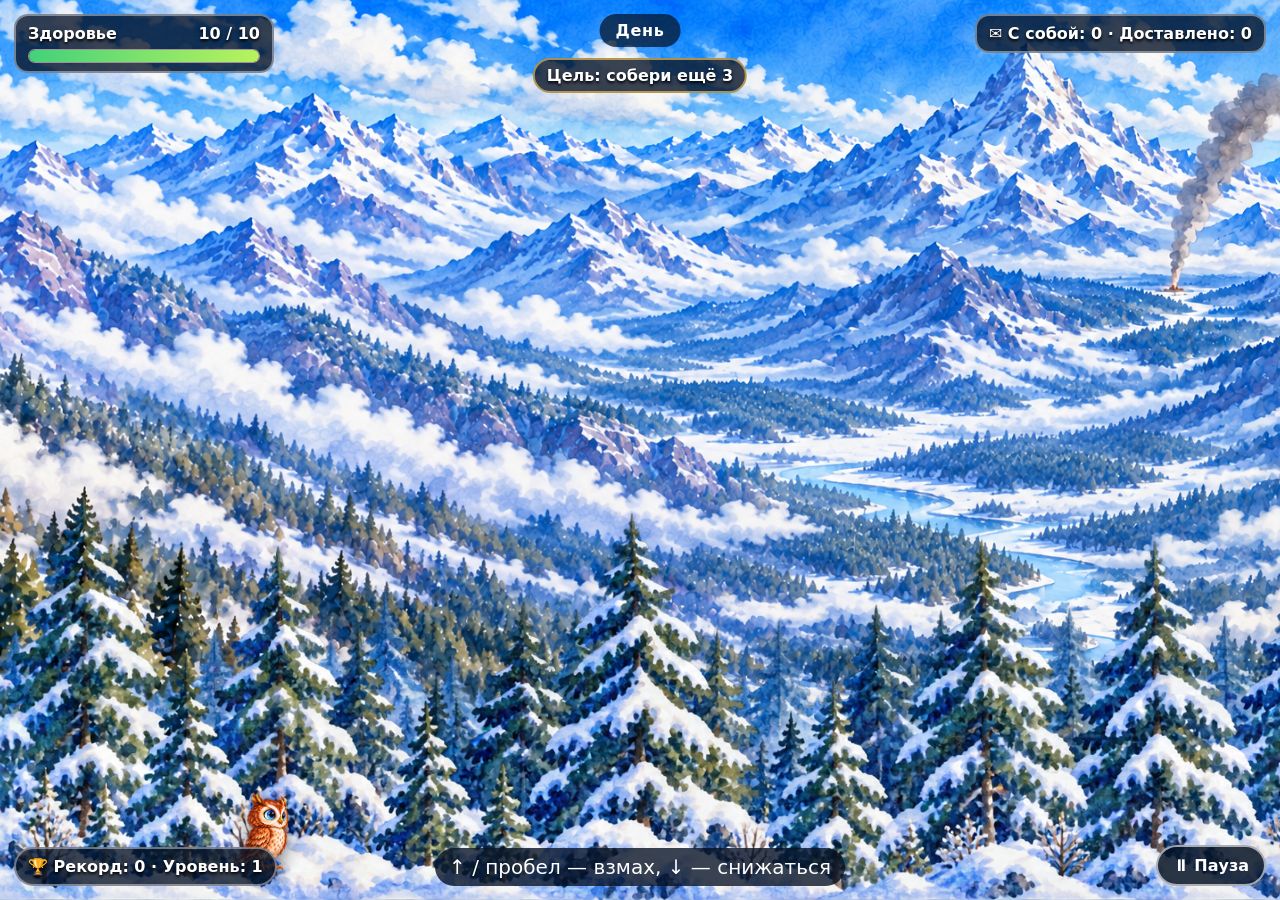
==== game/index.html @ 3493dc85 "Publish portfolio and linked works" ====
<!doctype html>
<html lang="ru">
<head>
  <meta charset="utf-8">
  <meta name="viewport" content="width=device-width, initial-scale=1">
  <title>Путешествие Совеллы</title>
  <style>
    * { box-sizing: border-box; }
    body {
      margin: 0;
      width: 100vw;
      height: 100vh;
      overflow: hidden;
      background: #0c1830;
      color: white;
      font-family: system-ui, sans-serif;
    }
    .game { position: relative; width: 100vw; height: 100vh; text-align: center; }
    .stage {
      position: relative;
      width: 100%;
      height: 100%;
      overflow: hidden;
      border: 0;
      border-radius: 0;
      background: #102340;
      box-shadow: 0 20px 60px #0009;
    }
    .scene {
      position: absolute;
      inset: 0;
      background-position: center;
      background-size: cover;
      background-repeat: no-repeat;
      opacity: 0;
      transform: scale(1.015);
      transition: opacity 8s ease-in-out;
    }
    .scene.active { opacity: 1; }
    .parallax {
      position: absolute;
      inset: 0;
      z-index: 1;
      pointer-events: none;
      background-repeat: repeat-x;
      background-position-y: bottom;
    }
    .parallax.far {
      opacity: .32;
      background-size: 760px 210px;
      background-image: url("data:image/svg+xml,%3Csvg xmlns='http://www.w3.org/2000/svg' width='760' height='210' viewBox='0 0 760 210'%3E%3Cpath fill='%238bb4d5' d='M0 210V165L90 92l72 66L285 45l104 112L500 72l95 86L688 58l72 91v61Z'/%3E%3C/svg%3E");
    }
    .parallax.mid {
      opacity: .42;
      background-size: 560px 185px;
      background-image: url("data:image/svg+xml,%3Csvg xmlns='http://www.w3.org/2000/svg' width='560' height='185' viewBox='0 0 560 185'%3E%3Cg fill='%23225358'%3E%3Cpath d='M0 185h560v-28H0z'/%3E%3Cpath d='m25 162 38-105 38 105zm95 0 31-82 31 82zm70 0 43-125 43 125zm120 0 34-92 34 92zm78 0 45-132 45 132zm105 0 30-85 30 85z'/%3E%3C/g%3E%3C/svg%3E");
    }
    .parallax.near {
      opacity: .96;
      background-size: auto 62%;
      background-image: url("parallax-trees.png");
    }
    .hero {
      position: absolute;
      left: 4%;
      bottom: 3%;
      width: 5.25%;
      max-height: 14.7%;
      object-fit: contain;
      transform-origin: center bottom;
      user-select: none;
      pointer-events: none;
      filter: drop-shadow(0 10px 8px #0007);
      z-index: 2;
    }
    .hero.flying {
      width: 10.15%;
      max-height: 16.8%;
    }
    .place-name {
      position: absolute;
      top: 14px;
      left: 50%;
      transform: translateX(-50%);
      padding: 7px 16px;
      border-radius: 999px;
      background: #071325b8;
      font-weight: 800;
      letter-spacing: .04em;
      z-index: 3;
    }
    .hud {
      position: absolute;
      inset: 14px 14px auto 14px;
      z-index: 5;
      display: flex;
      justify-content: space-between;
      align-items: flex-start;
      pointer-events: none;
    }
    .health-card, .letter-count {
      padding: 8px 12px;
      border-radius: 14px;
      background: #071325c9;
      border: 2px solid #ffffff66;
      font-weight: 800;
      text-shadow: 0 2px 3px #000;
    }
    .health-card { width: min(34%, 260px); text-align: left; }
    .health-row { display: flex; justify-content: space-between; gap: 8px; }
    .health-shell {
      height: 14px;
      margin-top: 6px;
      overflow: hidden;
      border-radius: 999px;
      background: #2c1520;
      border: 1px solid #ffffff88;
    }
    .health-fill {
      height: 100%;
      width: 100%;
      background: linear-gradient(90deg, #43d17b, #b9f35d);
      transition: width .35s ease, background .35s ease;
    }
    .entity {
      position: absolute;
      z-index: 2;
      transform: translate(-50%, -50%);
      pointer-events: none;
      user-select: none;
    }
    .letter {
      width: clamp(42px, 6vw, 72px);
      aspect-ratio: 1.5;
      background: center / contain no-repeat url("letter.png");
      filter: drop-shadow(0 5px 6px #0008);
    }
    .letter.dropped { filter: drop-shadow(0 0 8px #7ed8ff); }
    .predator {
      width: clamp(66px, 11vw, 128px);
      aspect-ratio: 1.5;
      background: center / contain no-repeat url("predator.png");
      filter: brightness(1.35) saturate(1.2) contrast(1.08)
              drop-shadow(0 0 4px #d9ecffcc) drop-shadow(0 7px 6px #0009);
    }
    .storm-cloud {
      width: clamp(90px, 16vw, 180px);
      aspect-ratio: 1.5;
      background: center / contain no-repeat url("storm-cloud.png");
      filter: brightness(1.3) saturate(1.3) contrast(1.08)
              drop-shadow(0 0 6px #bde9ffff) drop-shadow(0 8px 9px #000b);
    }
    .delivery {
      width: clamp(150px, 18vw, 340px);
      height: 94%;
      background: center bottom / contain no-repeat url("post-tower-v2.png");
      filter: drop-shadow(0 10px 10px #0009);
    }
    .landing-zone {
      position: absolute;
      left: 1%;
      top: 58%;
      width: 38%;
      height: 5.5%;
      border-radius: 999px;
      background: #ffe78a22;
      box-shadow: 0 0 13px 5px #ffe78a77;
      animation: landing-glow 1s ease-in-out infinite alternate;
    }
    @keyframes landing-glow { to { box-shadow: 0 0 20px 8px #ffe78aaa; } }
    .hero.landing {
      animation: owl-landing .8s ease-out both;
    }
    @keyframes owl-landing {
      0% { transform: scaleX(1) rotate(9deg) translateY(-14px); }
      55% { transform: scaleX(1) rotate(-3deg) translateY(4px); }
      78% { transform: scaleX(1) rotate(2deg) translateY(-2px); }
      100% { transform: scaleX(1) rotate(0deg) translateY(0); }
    }
    .lightning-flash {
      position: absolute;
      inset: 0;
      z-index: 6;
      pointer-events: none;
      opacity: 0;
      background: #eaf7ff;
    }
    .lightning-flash.hit { animation: lightning-hit .45s ease-out; }
    @keyframes lightning-hit { 0%, 35% { opacity: .9; } 18%, 60% { opacity: .15; } 100% { opacity: 0; } }
    .toast {
      position: absolute;
      z-index: 7;
      left: 50%;
      bottom: 9%;
      transform: translateX(-50%);
      max-width: 80%;
      padding: 9px 16px;
      border-radius: 999px;
      background: #071325dc;
      font-weight: 800;
      opacity: 0;
      transition: opacity .2s ease;
      pointer-events: none;
    }
    .toast.show { opacity: 1; }
    .death-screen {
      position: absolute;
      inset: 0;
      z-index: 10;
      display: none;
      place-items: center;
      background: #071325d9;
      text-align: center;
      font-size: clamp(24px, 5vw, 52px);
      font-weight: 900;
      text-shadow: 0 4px 8px #000;
    }
    .death-screen.show { display: grid; }
    .death-screen small { display: block; margin-top: 12px; font-size: .42em; }
    .pause-button {
      position: absolute;
      right: 14px;
      bottom: 14px;
      z-index: 11;
      padding: 9px 15px;
      border: 2px solid #ffffff99;
      border-radius: 999px;
      background: #071325d9;
      color: white;
      font: inherit;
      font-weight: 800;
      cursor: pointer;
    }
    .pause-button:hover { background: #17345e; }
    .pause-screen {
      position: absolute;
      inset: 0;
      z-index: 9;
      display: none;
      place-items: center;
      background: #07132599;
      font-size: clamp(32px, 7vw, 72px);
      font-weight: 900;
      text-shadow: 0 4px 8px #000;
      pointer-events: none;
    }
    .pause-screen.show { display: grid; }
    .record {
      position: absolute;
      left: 14px;
      bottom: 14px;
      z-index: 5;
      padding: 8px 12px;
      border: 2px solid #ffffff66;
      border-radius: 999px;
      background: #071325c9;
      font-weight: 800;
      text-shadow: 0 2px 3px #000;
      pointer-events: none;
    }
    .mission {
      position: absolute;
      left: 50%;
      top: 58px;
      z-index: 5;
      transform: translateX(-50%);
      padding: 6px 12px;
      border-radius: 999px;
      background: #071325c9;
      border: 2px solid #f2c14eaa;
      font-weight: 800;
      text-shadow: 0 2px 3px #000;
      pointer-events: none;
      white-space: nowrap;
    }
    .hint {
      position: absolute;
      left: 50%;
      bottom: 14px;
      z-index: 12;
      transform: translateX(-50%);
      margin: 0;
      padding: 7px 14px;
      border-radius: 999px;
      background: #071325c9;
      font-size: clamp(14px, 1.7vw, 20px);
      pointer-events: none;
      white-space: nowrap;
    }
  </style>
</head>
<body>
  <main class="game">
    <section class="stage" id="stage" aria-label="Игровое поле">
      <div class="scene active" id="sceneA"></div>
      <div class="scene" id="sceneB"></div>
      <div class="parallax far" id="parallaxFar"></div>
      <div class="parallax mid" id="parallaxMid"></div>
      <div class="parallax near" id="parallaxNear"></div>
      <div class="place-name" id="placeName">День</div>
      <div class="hud">
        <div class="health-card">
          <div class="health-row"><span>Здоровье</span><span id="healthText">10 / 10</span></div>
          <div class="health-shell"><div class="health-fill" id="healthFill"></div></div>
        </div>
        <div class="letter-count" id="letterCount">✉ Письма: 0</div>
      </div>
      <div class="mission" id="mission">Цель: собери 3 письма</div>
      <img class="hero" id="hero" src="hero.png" alt="Совелла">
      <div class="lightning-flash" id="lightningFlash"></div>
      <div class="toast" id="toast"></div>
      <div class="death-screen" id="deathScreen">
        <div>Вы проиграли<small>Начните заново, чтобы отыграться — нажмите R</small></div>
      </div>
      <div class="pause-screen" id="pauseScreen">Пауза</div>
      <button class="pause-button" id="pauseButton" type="button">⏸ Пауза</button>
      <div class="record" id="record">🏆 Рекорд: 0</div>
    </section>
    <p class="hint">↑ / пробел — взмах, ↓ — снижаться</p>
  </main>
  <script>
    const stage = document.querySelector('#stage');
    const hero = document.querySelector('#hero');
    const placeName = document.querySelector('#placeName');
    const healthFill = document.querySelector('#healthFill');
    const healthText = document.querySelector('#healthText');
    const letterCount = document.querySelector('#letterCount');
    const lightningFlash = document.querySelector('#lightningFlash');
    const toast = document.querySelector('#toast');
    const deathScreen = document.querySelector('#deathScreen');
    const pauseScreen = document.querySelector('#pauseScreen');
    const pauseButton = document.querySelector('#pauseButton');
    const record = document.querySelector('#record');
    const mission = document.querySelector('#mission');
    const scenes = [document.querySelector('#sceneA'), document.querySelector('#sceneB')];
    const parallaxLayers = [
      document.querySelector('#parallaxFar'),
      document.querySelector('#parallaxMid'),
      document.querySelector('#parallaxNear')
    ];
    const places = [
      { image: 'place-1.png', name: 'День' },
      { image: 'place-2.png', name: 'Ночь' },
      { image: 'place-3.png', name: 'Гроза' }
    ];
    const dayCycle = [0, 1, 0, 1, 2];
    const flapFrames = [
      'fly-1.png',
      'fly-2.png',
      'fly-3.png',
      'fly-4.png',
      'fly-5.png',
      'fly-4.png',
      'fly-3.png',
      'fly-2.png'
    ];
    [...flapFrames, 'glide.png', 'hero.png'].forEach(src => {
      const image = new Image();
      image.src = src;
    });

    let place = 0;
    let cycleStep = 0;
    let activeScene = 0;
    const x = 0.18;
    let y = 0;
    let velocityY = 0;
    let facing = 1;
    let flapFrame = 0;
    let lastFrameChange = 0;
    let lastLift = 0;
    let worldX = 0;
    let health = 10;
    let lettersHeld = 0;
    let deliveredLetters = 0;
    let deliveries = 0;
    let difficulty = 1;
    let bestLetters = Number(localStorage.getItem('sovellaBestDelivered') || 0);
    let nightNumber = 0;
    let lastSpawn = 0;
    let lastHeal = 0;
    let lastDeliverySpawn = 0;
    let deliveryTarget = null;
    let toastTimer = 0;
    let dead = false;
    let paused = false;
    let landing = false;
    let previousFrameTime = 0;
    let cycleElapsed = 0;
    let audioContext = null;
    const entities = [];
    const pressed = new Set();

    function unlockAudio() {
      if (!audioContext) {
        const AudioContextClass = window.AudioContext || window.webkitAudioContext;
        if (!AudioContextClass) return null;
        audioContext = new AudioContextClass();
      }
      if (audioContext.state === 'suspended') audioContext.resume();
      return audioContext;
    }

    function playTone(frequency, duration, type = 'sine', delay = 0, endFrequency = frequency) {
      const audio = unlockAudio();
      if (!audio) return;
      const start = audio.currentTime + delay;
      const oscillator = audio.createOscillator();
      const gain = audio.createGain();
      oscillator.type = type;
      oscillator.frequency.setValueAtTime(frequency, start);
      oscillator.frequency.exponentialRampToValueAtTime(Math.max(20, endFrequency), start + duration);
      gain.gain.setValueAtTime(0.0001, start);
      gain.gain.exponentialRampToValueAtTime(0.18, start + 0.015);
      gain.gain.exponentialRampToValueAtTime(0.0001, start + duration);
      oscillator.connect(gain);
      gain.connect(audio.destination);
      oscillator.start(start);
      oscillator.stop(start + duration + 0.02);
    }

    function playSound(eventName) {
      if (eventName === 'collect') {
        playTone(620, 0.11, 'triangle', 0, 920);
      } else if (eventName === 'deliver') {
        playTone(523, 0.16, 'triangle');
        playTone(659, 0.16, 'triangle', 0.11);
        playTone(784, 0.24, 'triangle', 0.22);
      } else if (eventName === 'predator') {
        playTone(190, 0.3, 'sawtooth', 0, 70);
      } else if (eventName === 'cloud') {
        playTone(95, 0.42, 'square', 0, 38);
        playTone(58, 0.5, 'sawtooth', 0.04, 28);
      }
    }

    function updateHud() {
      healthText.textContent = `${health.toFixed(1).replace('.0', '')} / 10`;
      healthFill.style.width = `${health * 10}%`;
      healthFill.style.background = health > 5
        ? 'linear-gradient(90deg, #43d17b, #b9f35d)'
        : health > 2.5 ? '#ffc247' : '#ff5a5f';
      letterCount.textContent = `✉ С собой: ${lettersHeld} · Доставлено: ${deliveredLetters}`;
      record.textContent = `🏆 Рекорд: ${bestLetters} · Уровень: ${difficulty}`;
      mission.textContent = deliveryTarget
        ? 'Цель: мягко сядь на светящуюся площадку'
        : lettersHeld >= 3 ? 'Цель: башня уже близко' : `Цель: собери ещё ${3 - lettersHeld}`;
    }

    function say(text) {
      toast.textContent = text;
      toast.classList.add('show');
      clearTimeout(toastTimer);
      toastTimer = setTimeout(() => toast.classList.remove('show'), 1800);
    }

    function addEntity(type, xPos, yPos, vx = 0, availableNight = 0) {
      const node = document.createElement('div');
      node.className = `entity ${type}`;
      if (type === 'delivery') {
        const landingZone = document.createElement('div');
        landingZone.className = 'landing-zone';
        node.appendChild(landingZone);
      }
      stage.appendChild(node);
      const entity = { type, x: xPos, y: yPos, vx, vy: 0, availableNight, node };
      entities.push(entity);
      drawEntity(entity);
      return entity;
    }

    function drawEntity(entity) {
      entity.node.style.left = `${entity.x * 100}%`;
      if (entity.type === 'delivery') {
        entity.node.style.top = 'auto';
        entity.node.style.bottom = '0';
        entity.node.style.transform = 'translateX(-50%)';
      } else {
        entity.node.style.top = `${entity.y * 100}%`;
      }
    }

    function removeEntity(entity) {
      const index = entities.indexOf(entity);
      if (index >= 0) entities.splice(index, 1);
      if (entity === deliveryTarget) deliveryTarget = null;
      entity.node.remove();
    }

    function clearEntities(types) {
      [...entities].forEach(entity => {
        if (types.includes(entity.type)) removeEntity(entity);
      });
    }

    function spawnLetter() {
      addEntity('letter', 1.06, 0.18 + Math.random() * 0.62, -(0.0034 + difficulty * 0.00016));
    }

    function spawnPredator() {
      addEntity('predator', 1.1, 0.16 + Math.random() * 0.66, -(0.0042 + difficulty * 0.00045));
    }

    function spawnCloud() {
      addEntity('storm-cloud', 1.12, 0.15 + Math.random() * 0.58, -(0.0025 + difficulty * 0.00032));
    }

    function spawnDelivery() {
      deliveryTarget = addEntity('delivery', 1.14, 0, -(0.00135 + difficulty * 0.00011));
      lastDeliverySpawn = performance.now();
      updateHud();
      say('Почтовая башня впереди!');
    }

    function landOnTower(entity, now) {
      if (landing || lettersHeld === 0) return;
      const zone = entity.node.querySelector('.landing-zone');
      const stageRect = stage.getBoundingClientRect();
      const zoneRect = zone.getBoundingClientRect();
      landing = true;
      entity.vx = 0;
      pressed.clear();
      velocityY = 0;
      y = Math.max(0, Math.min(0.72, (stageRect.bottom - zoneRect.top) / stageRect.height - 0.03));
      hero.src = 'hero.png';
      hero.classList.remove('flying');
      hero.classList.add('landing');
      updateHero();
      say('Точная посадка!');

      setTimeout(() => {
        const deliveredNow = lettersHeld;
        deliveredLetters += deliveredNow;
        deliveries += 1;
        lettersHeld = 0;
        difficulty = Math.min(10, 1 + Math.floor(deliveredLetters / 5));
        if (deliveredLetters > bestLetters) {
          bestLetters = deliveredLetters;
          localStorage.setItem('sovellaBestDelivered', String(bestLetters));
        }
        entity.delivered = true;
        entity.vx = -(0.00135 + difficulty * 0.00011);
        entity.node.querySelector('.landing-zone').style.display = 'none';
        deliveryTarget = null;
        lastDeliverySpawn = performance.now();
        playSound('deliver');
        hero.classList.remove('landing');
        landing = false;
        velocityY = 0.007;
        updateHud();
        say(`Доставлено писем: ${deliveredNow}!`);
      }, 800);
    }

    function dropLetters() {
      if (lettersHeld === 0) return;
      const rect = stage.getBoundingClientRect();
      const heroRect = hero.getBoundingClientRect();
      const centerX = (heroRect.left + heroRect.width / 2 - rect.left) / rect.width;
      const centerY = (heroRect.top + heroRect.height / 2 - rect.top) / rect.height;
      const droppedCount = 1;
      lettersHeld -= 1;
      for (let i = 0; i < droppedCount; i += 1) {
        const dropped = addEntity(
          'letter dropped',
          Math.max(.04, Math.min(.96, centerX + (Math.random() - .5) * .12)),
          Math.max(.1, Math.min(.86, centerY + (Math.random() - .5) * .08)),
          0,
          nightNumber + 1
        );
        dropped.type = 'dropped';
        dropped.vy = 0.004 + Math.random() * 0.003;
      }
      updateHud();
      say('Хищник выбил одно письмо');
    }

    function die() {
      if (deliveredLetters > bestLetters) {
        bestLetters = deliveredLetters;
        localStorage.setItem('sovellaBestDelivered', String(bestLetters));
        updateHud();
      }
      dead = true;
      pressed.clear();
      deathScreen.classList.add('show');
    }

    function strikeLightning() {
      health = Math.max(0, health - 2.5);
      lightningFlash.classList.remove('hit');
      void lightningFlash.offsetWidth;
      lightningFlash.classList.add('hit');
      updateHud();
      if (health === 0) die();
      else say('Молния! −2,5 здоровья');
    }

    function intersects(first, second) {
      return first.left < second.right && first.right > second.left
        && first.top < second.bottom && first.bottom > second.top;
    }

    function onPhaseChange(nextPlace) {
      lastSpawn = 0;
      lastHeal = performance.now();
      clearEntities(['letter', 'predator', 'storm-cloud']);
      if (nextPlace === 1) nightNumber += 1;
      if (nextPlace === 2) {
        const fallen = entities.filter(entity => entity.type === 'dropped').length;
        clearEntities(['dropped']);
        if (fallen > 0) say(`Гроза испепелила письма: ${fallen}`);
      }
      entities.forEach(entity => {
        if (entity.type === 'dropped') {
          entity.node.style.display = nextPlace === 1 && entity.availableNight <= nightNumber ? 'block' : 'none';
        }
      });
    }

    function showPlace(nextPlace, immediate = false) {
      place = nextPlace;
      placeName.textContent = places[place].name;
      onPhaseChange(nextPlace);
      if (immediate) {
        scenes[0].style.backgroundImage = `url("${places[place].image}")`;
        scenes[0].classList.add('active');
        scenes[1].classList.remove('active');
        activeScene = 0;
        return;
      }
      const incoming = activeScene === 0 ? 1 : 0;
      scenes[incoming].style.backgroundImage = `url("${places[place].image}")`;
      requestAnimationFrame(() => {
        scenes[incoming].classList.add('active');
        scenes[activeScene].classList.remove('active');
        activeScene = incoming;
      });
    }

    function updateHero() {
      hero.style.left = `${x * 100}%`;
      hero.style.bottom = `calc(3% + ${y * 100}%)`;
      const tilt = y > 0 && velocityY > 0.002 ? -5 : y > 0 ? 4 : 0;
      hero.style.transform = `scaleX(${facing}) rotate(${tilt * facing}deg)`;
    }

    function updateParallax() {
      parallaxLayers[0].style.backgroundPositionX = `${-worldX * 0.16}px`;
      parallaxLayers[1].style.backgroundPositionX = `${-worldX * 0.43}px`;
      parallaxLayers[2].style.backgroundPositionX = `${-worldX}px`;
    }

    function updateGameplay(now) {
      if (place === 0 && health > 0 && health < 10 && now - lastHeal >= 2000) {
        health = Math.min(10, health + 1.5);
        lastHeal = now;
        updateHud();
      }
      const letterDelay = Math.max(1050, 1900 - difficulty * 70);
      const predatorDelay = Math.max(950, 2100 - difficulty * 120);
      const cloudDelay = Math.max(1100, 2400 - difficulty * 130);
      if (place === 0 && now - lastSpawn > letterDelay && entities.filter(e => e.type === 'letter').length < 8) {
        spawnLetter();
        lastSpawn = now;
      }
      if (place === 1 && now - lastSpawn > predatorDelay) {
        spawnPredator();
        lastSpawn = now;
      }
      if (place === 2 && now - lastSpawn > cloudDelay) {
        spawnCloud();
        lastSpawn = now;
      }
      if (lettersHeld >= 3 && !deliveryTarget && now - lastDeliverySpawn > 2200) spawnDelivery();

      const heroRect = hero.getBoundingClientRect();
      for (const entity of [...entities]) {
        entity.x += entity.vx;
        if (entity.type === 'dropped' && entity.y < .88) entity.y = Math.min(.88, entity.y + entity.vy);
        if (entity.x < -.15) {
          const missedDelivery = entity.type === 'delivery' && !entity.delivered;
          removeEntity(entity);
          if (missedDelivery) {
            lastDeliverySpawn = now;
            say('Башня осталась позади — следующая появится скоро');
            updateHud();
          }
          continue;
        }
        drawEntity(entity);

        const canCollect = entity.type === 'letter'
          || (entity.type === 'dropped' && place === 1 && entity.availableNight <= nightNumber);
        if (entity.node.style.display === 'none') continue;
        if (entity.type === 'delivery') {
          if (entity.delivered) continue;
          const landingZone = entity.node.querySelector('.landing-zone');
          const gentleDescent = velocityY <= 0.001 && velocityY >= -0.007;
          if (intersects(heroRect, landingZone.getBoundingClientRect()) && gentleDescent) {
            landOnTower(entity, now);
            break;
          }
          continue;
        }
        if (!intersects(heroRect, entity.node.getBoundingClientRect())) continue;

        if (canCollect) {
          lettersHeld += 1;
          removeEntity(entity);
          playSound('collect');
          updateHud();
        } else if (entity.type === 'predator') {
          playSound('predator');
          dropLetters();
          removeEntity(entity);
        } else if (entity.type === 'storm-cloud') {
          playSound('cloud');
          strikeLightning();
          removeEntity(entity);
        }
      }
    }

    function flap(now) {
      if (now - lastLift < 170) return;
      velocityY = Math.min(velocityY + 0.013, 0.021);
      lastLift = now;
    }

    addEventListener('keydown', event => {
      unlockAudio();
      if (dead && event.key.toLowerCase() === 'r') {
        location.reload();
        return;
      }
      if (['ArrowUp', 'ArrowDown', ' '].includes(event.key)) {
        event.preventDefault();
      }
      pressed.add(event.key.toLowerCase());
      if ((event.key === 'ArrowUp' || event.key === ' ') && !event.repeat) flap(performance.now());
    });

    addEventListener('keyup', event => pressed.delete(event.key.toLowerCase()));

    pauseButton.addEventListener('click', () => {
      unlockAudio();
      if (dead) return;
      paused = !paused;
      pressed.clear();
      pauseScreen.classList.toggle('show', paused);
      pauseButton.textContent = paused ? '▶ Продолжить' : '⏸ Пауза';
    });

    function frame(now) {
      const delta = previousFrameTime ? Math.min(50, now - previousFrameTime) : 0;
      previousFrameTime = now;
      if (dead || paused || landing) {
        requestAnimationFrame(frame);
        return;
      }
      cycleElapsed += delta;
      if (cycleElapsed >= 15000) {
        cycleElapsed %= 15000;
        cycleStep = (cycleStep + 1) % dayCycle.length;
        showPlace(dayCycle[cycleStep]);
      }
      if (pressed.has('arrowup') || pressed.has(' ')) flap(now);

      const fastDescent = pressed.has('arrowdown');
      velocityY -= fastDescent ? 0.0014 : 0.00062;
      const fallLimit = fastDescent ? -0.012 : -0.0045;
      if (y > 0 && velocityY < fallLimit) velocityY = fallLimit;
      y += velocityY;
      if (y < 0) { y = 0; velocityY = 0; }
      if (y > 0.72) {
        y = 0.72;
        if (velocityY > 0) velocityY = 0;
      }

      const airborne = y > 0.002;
      if (airborne) worldX += 1.8;
      hero.classList.toggle('flying', airborne);
      if (!airborne) {
        if (!hero.src.endsWith('/hero.png')) hero.src = 'hero.png';
      } else if (velocityY < -0.0015 && !pressed.has('arrowup') && !pressed.has(' ')) {
        if (!hero.src.endsWith('/glide.png')) hero.src = 'glide.png';
      } else if (now - lastFrameChange > 85) {
        flapFrame = (flapFrame + 1) % flapFrames.length;
        hero.src = flapFrames[flapFrame];
        lastFrameChange = now;
      }

      updateHero();
      updateParallax();
      updateGameplay(now);
      requestAnimationFrame(frame);
    }

    showPlace(dayCycle[0], true);
    updateHero();
    updateParallax();
    updateHud();
    requestAnimationFrame(frame);
  </script>
</body>
</html>
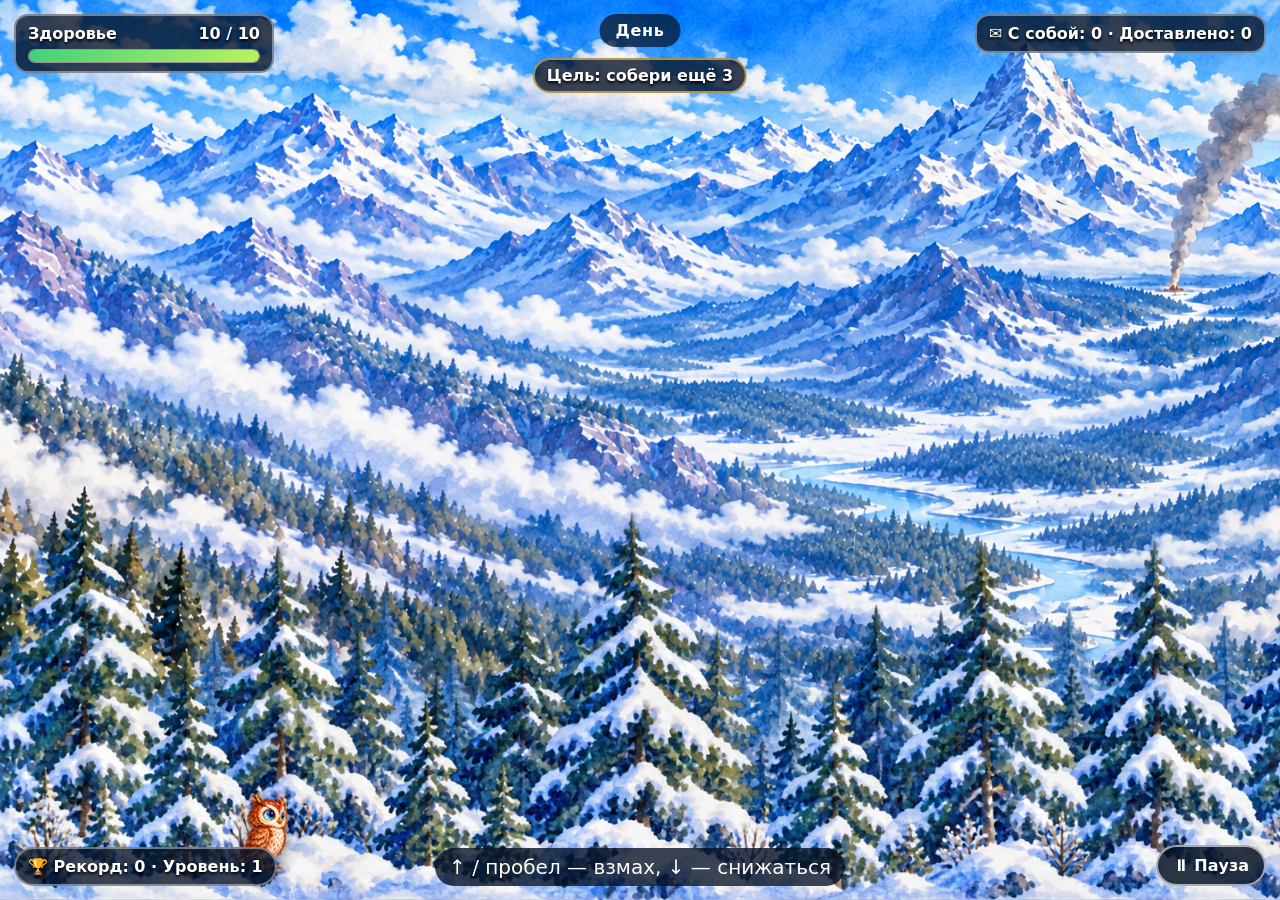
==== commit f8945630: "Smooth owl flight and lower height limit" ====
--- a/game/index.html
+++ b/game/index.html
@@ -72,6 +72,8 @@
       pointer-events: none;
       filter: drop-shadow(0 10px 8px #0007);
       z-index: 2;
+      will-change: bottom, transform;
+      transition: transform 120ms ease-out;
     }
     .hero.flying {
       width: 10.15%;
@@ -365,6 +367,7 @@
     const x = 0.18;
     let y = 0;
     let velocityY = 0;
+    const maxFlightHeight = 0.34;
     let facing = 1;
     let flapFrame = 0;
     let lastFrameChange = 0;
@@ -723,8 +726,8 @@
     }
 
     function flap(now) {
-      if (now - lastLift < 170) return;
-      velocityY = Math.min(velocityY + 0.013, 0.021);
+      if (now - lastLift < 120) return;
+      velocityY = Math.min(velocityY + 0.0055, 0.011);
       lastLift = now;
     }
 
@@ -754,6 +757,7 @@
 
     function frame(now) {
       const delta = previousFrameTime ? Math.min(50, now - previousFrameTime) : 0;
+      const frameScale = delta ? delta / (1000 / 60) : 1;
       previousFrameTime = now;
       if (dead || paused || landing) {
         requestAnimationFrame(frame);
@@ -768,13 +772,13 @@
       if (pressed.has('arrowup') || pressed.has(' ')) flap(now);
 
       const fastDescent = pressed.has('arrowdown');
-      velocityY -= fastDescent ? 0.0014 : 0.00062;
-      const fallLimit = fastDescent ? -0.012 : -0.0045;
+      velocityY -= (fastDescent ? 0.00075 : 0.00028) * frameScale;
+      const fallLimit = fastDescent ? -0.008 : -0.0034;
       if (y > 0 && velocityY < fallLimit) velocityY = fallLimit;
-      y += velocityY;
+      y += velocityY * frameScale;
       if (y < 0) { y = 0; velocityY = 0; }
-      if (y > 0.72) {
-        y = 0.72;
+      if (y > maxFlightHeight) {
+        y = maxFlightHeight;
         if (velocityY > 0) velocityY = 0;
       }
 
